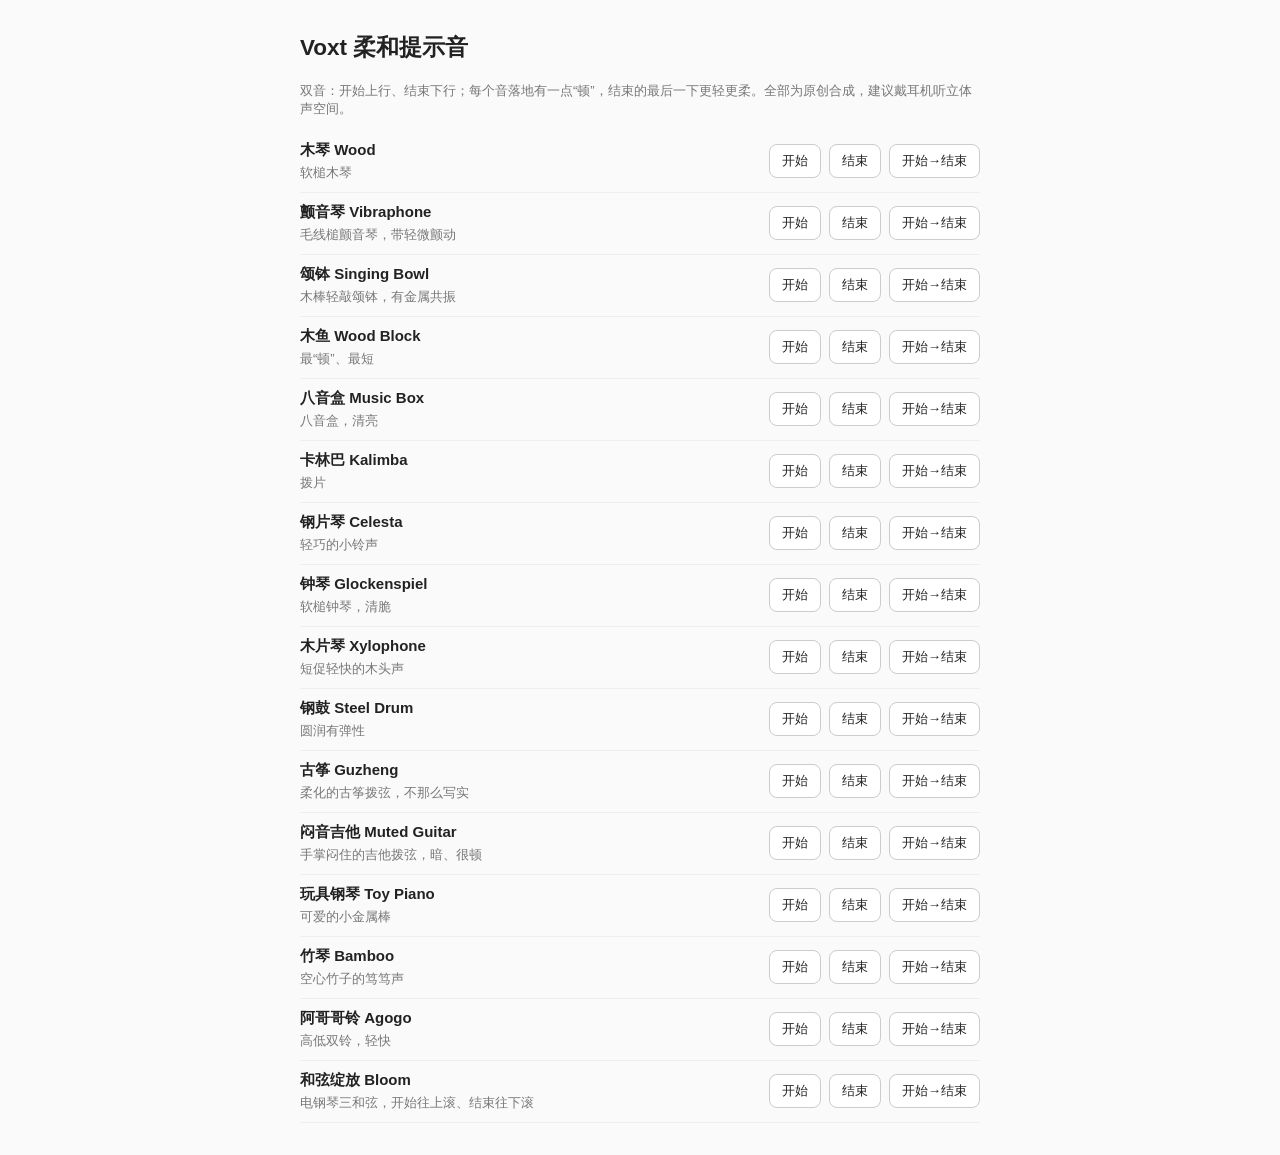
==== docs/cues/index.html @ 93b815b9 "cues: glockenspiel 2-5 / 2-6" ====
<!doctype html><meta charset="utf-8"><meta name="viewport" content="width=device-width,initial-scale=1"><title>Voxt Soft Cues</title>
<style>body{font:15px -apple-system,sans-serif;max-width:680px;margin:32px auto;padding:0 16px;background:#fafafa;color:#222}
.row{display:grid;grid-template-columns:1fr auto;gap:4px 12px;padding:10px 0;border-bottom:1px solid #eee}
.n{font-weight:600}.d{color:#777;font-size:13px}.b{grid-row:1/3;grid-column:2;display:flex;gap:8px;align-self:center}
button{padding:7px 12px;border-radius:8px;border:1px solid #ccc;background:#fff;color:inherit;cursor:pointer}
@media(prefers-color-scheme:dark){body{background:#1c1c1e;color:#eee}button{background:#2c2c2e;border-color:#444}.row{border-color:#333}}</style>
<h2>Voxt 柔和提示音</h2><p class="d">双音：开始上行、结束下行；每个音落地有一点“顿”，结束的最后一下更轻更柔。全部为原创合成，建议戴耳机听立体声空间。</p>
<div id="l"></div><script>
const A={"soft-wood-start": "[data-uri]", "soft-wood-stop": "[data-uri]", "soft-vibes-start": "[data-uri]", "soft-vibes-stop": "[data-uri]", "soft-bowl-start": "[data-uri]", "soft-bowl-stop": "[data-uri]", "soft-woodblock-start": "[data-uri]", "soft-woodblock-stop": "[data-uri]", "soft-musicbox-start": "[data-uri]", "soft-musicbox-stop": "[data-uri]", "soft-kalimba-start": "[data-uri]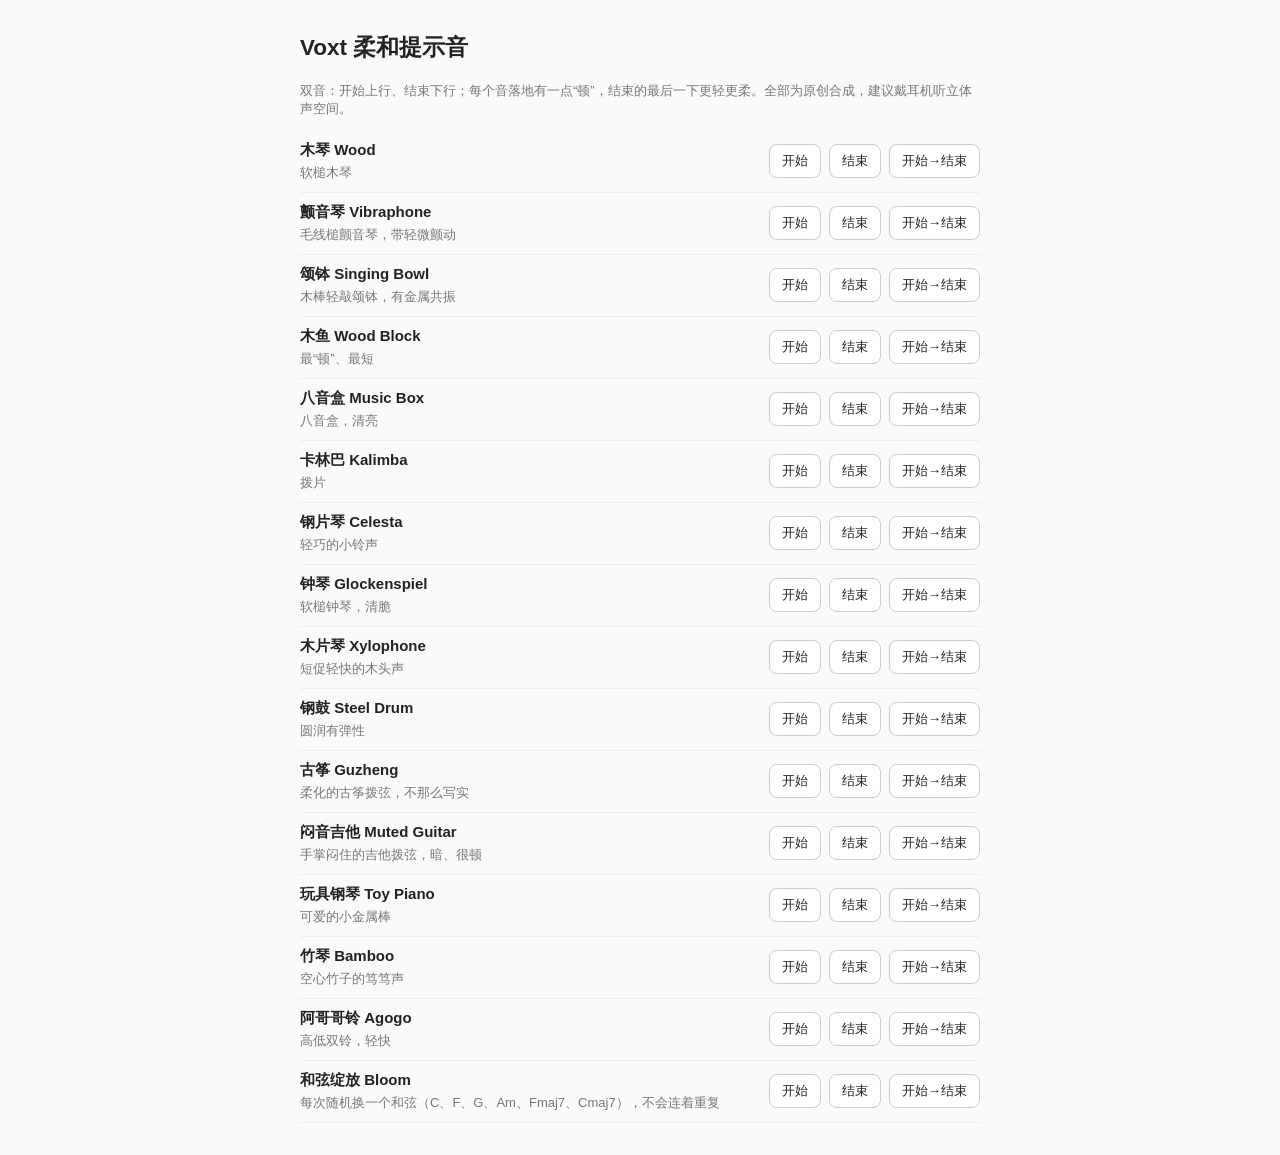
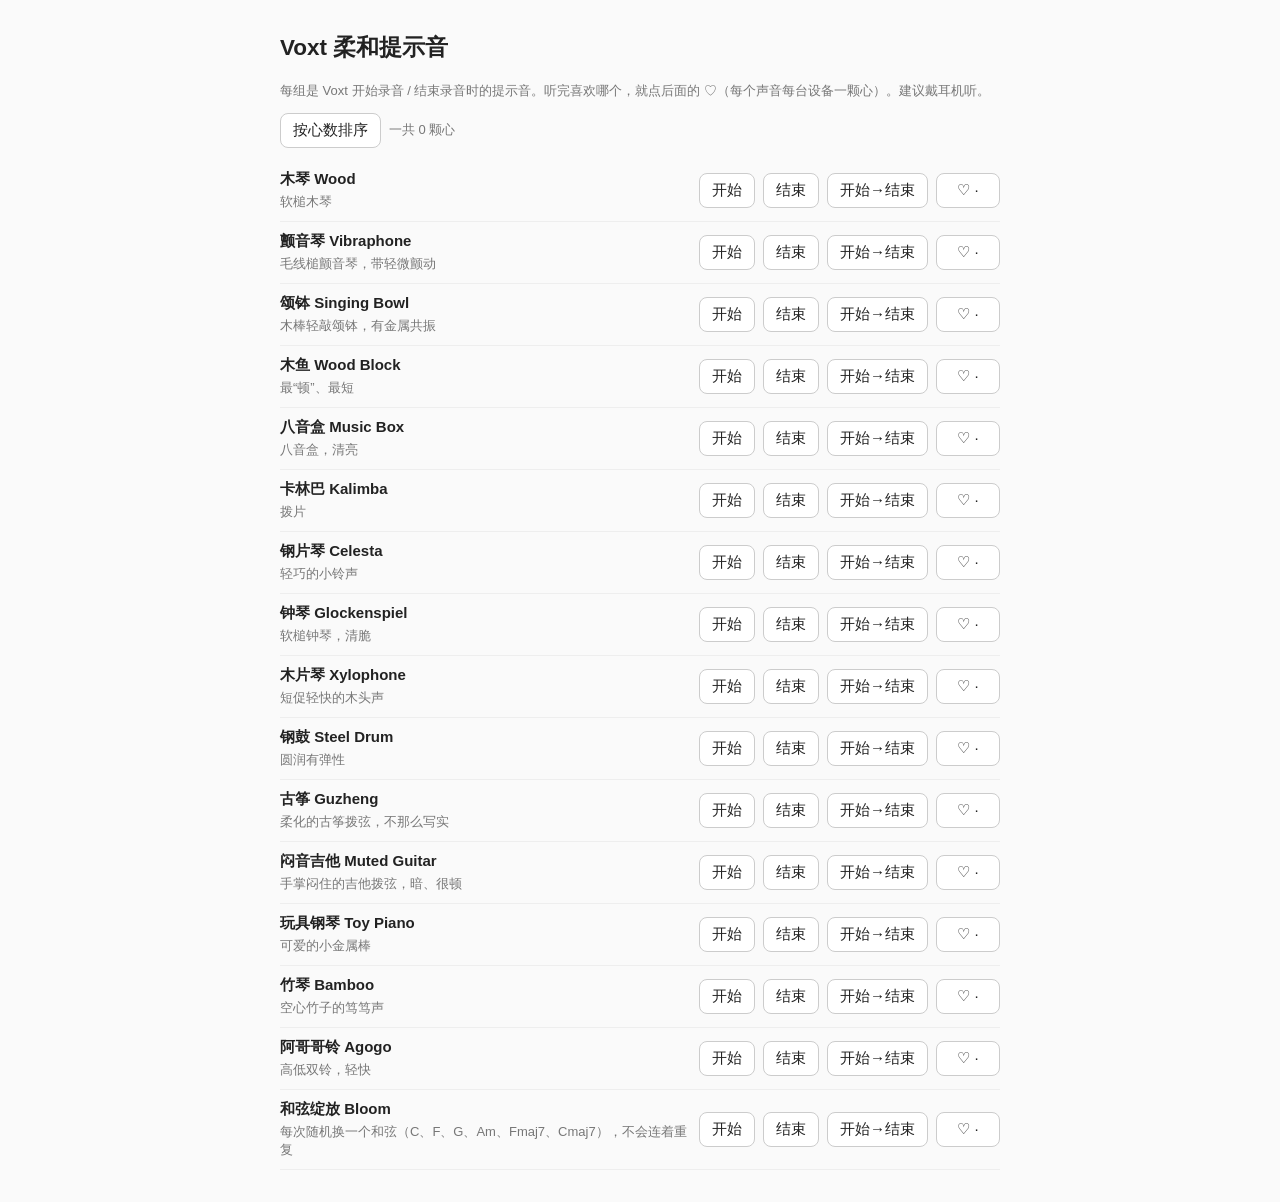
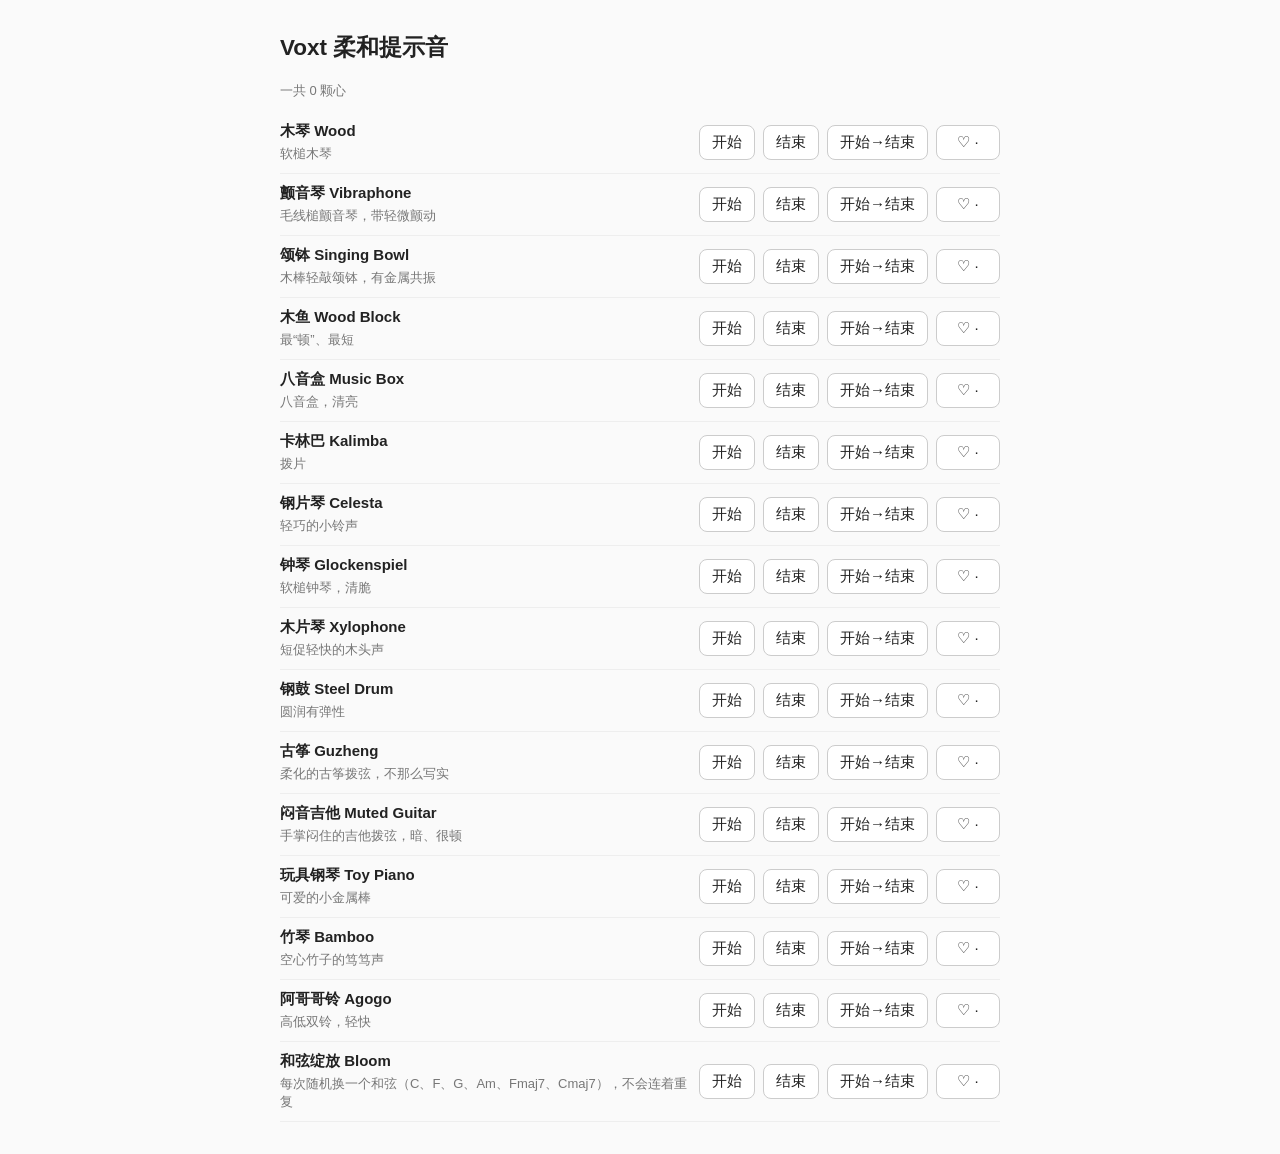
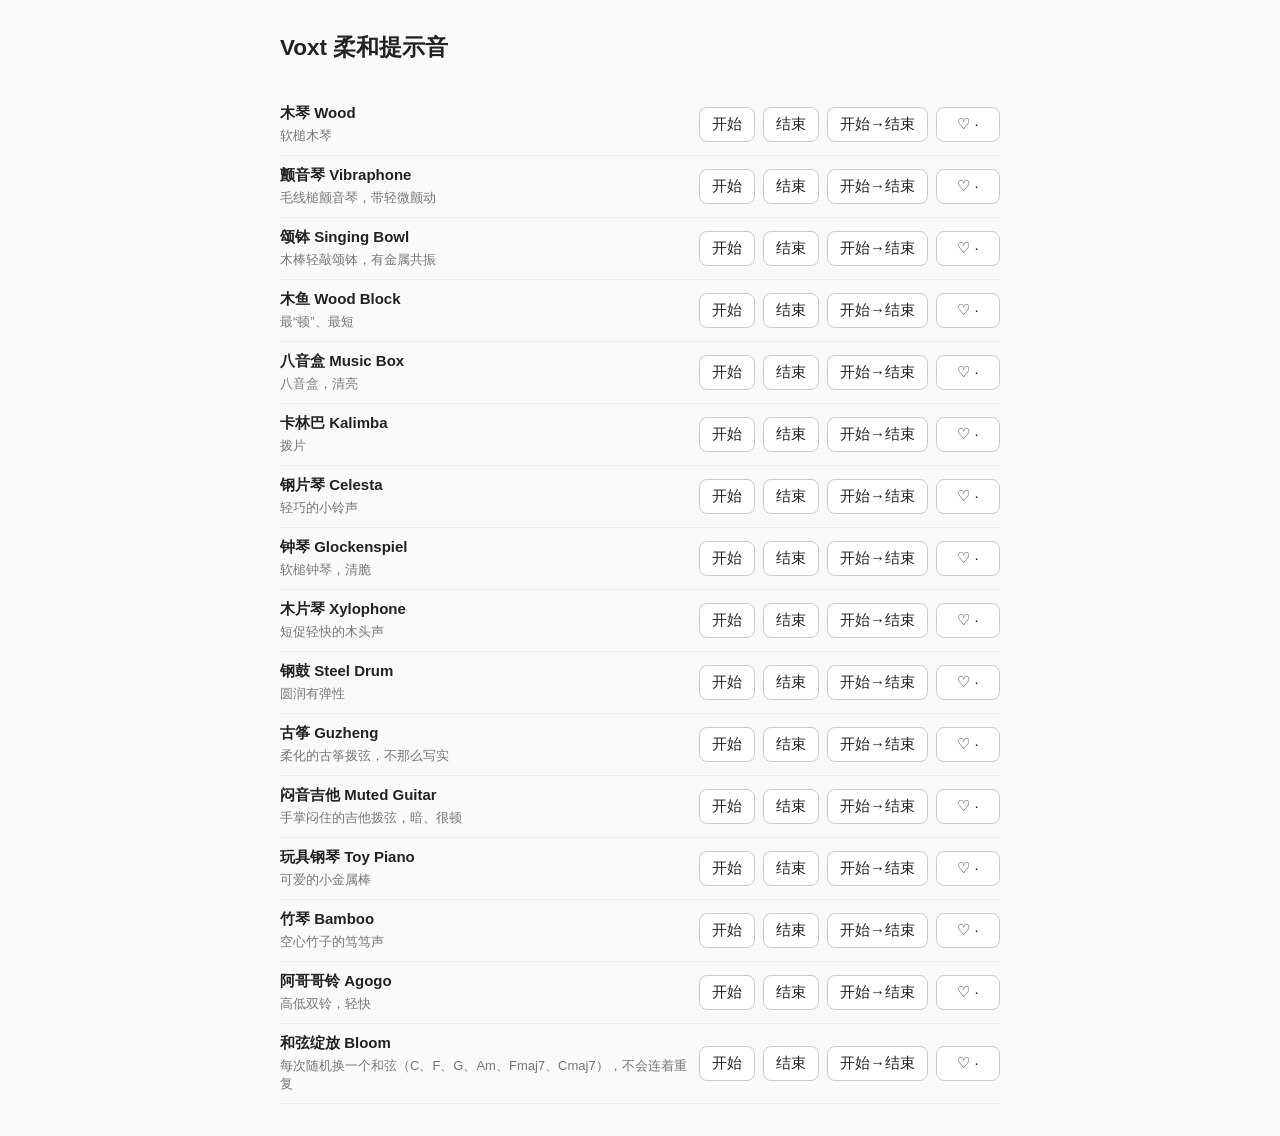
